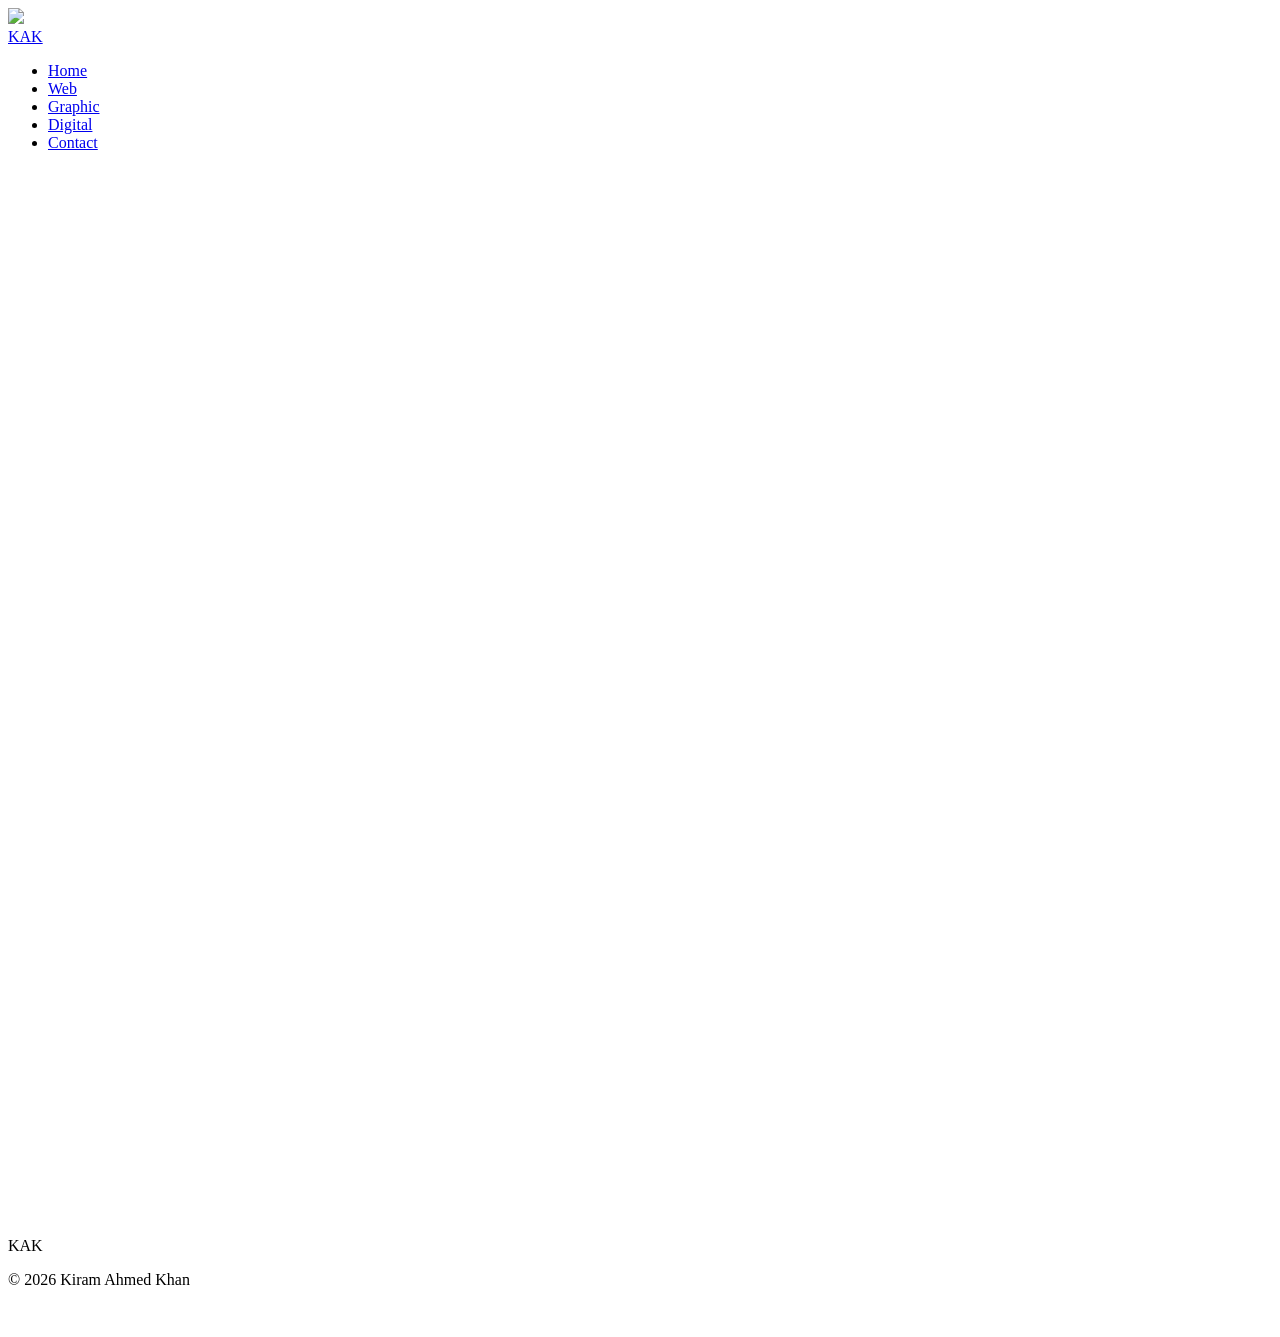
==== about.html @ 32bd8be2 "All files uploaded" ====
<!DOCTYPE html>
<html lang="en">
<head>
<meta charset="UTF-8"><meta name="viewport" content="width=device-width,initial-scale=1">
<title>Kiram Ahmed Khan — Profile</title>
<link rel="stylesheet" href="https://unpkg.com/aos@2.3.1/dist/aos.css">
<link rel="stylesheet" href="css/style.css">
</head>
<body>
<div id="loader"><img src="https://novellum-filestore-mcp.s3.us-east-2.amazonaws.com/atxp:atxp_acct_FDlCkozN8qN9w3UpNz4QE/4c038ba8-d826-4a85-8704-aecbf3a1f74d.png"><div class="loader-bar"><span></span></div></div>
<div id="progress"></div><div class="cursor-dot"></div><div class="cursor-ring"></div>

<nav>
  <a href="index.html" class="logo">KAK</a>
  <div class="burger"><span></span><span></span><span></span></div>
  <ul>
    <li><a href="index.html">Home</a></li>
    <li><a href="web-design.html">Web</a></li>
    <li><a href="graphic-design.html">Graphic</a></li>
    <li><a href="digital-creation.html">Digital</a></li>
    <li><a href="contact.html">Contact</a></li>
  </ul>
</nav>

<!-- HALF-SCREEN BANNER -->
<header class="page-banner profile-banner">
  <div class="banner-glass" data-aos="zoom-in"><h1>Kiram Ahmed Khan</h1></div>
</header>

<section class="container profile-body" style="margin-inline:auto">
  <p data-aos="fade-up">Front-End Web Developer • Creative Designer • Digital Builder based in
  Bangladesh 🇧🇩. I build modern, performant web experiences and craft visual identities
  for brands, clubs and startups — blending clean code with bold design and AI-driven creativity.</p>

  <!-- TIMELINE -->
  <h2 data-aos="fade-up"><span>Club Journey</span></h2>
  <div class="timeline">
    <div class="tl-item" data-aos="fade-up">
      <div class="date">JUNE 2025</div>
      <h4>Batch Ambassador</h4>
      <span>AUST Innovation & Design Club (AUST IDC)</span>
    </div>
    <div class="tl-item" data-aos="fade-up">
      <div class="date">DECEMBER 2025</div>
      <h4>Junior Executive</h4>
      <span>Promoted at AUST IDC</span>
    </div>
    <div class="tl-item" data-aos="fade-up">
      <div class="date">FEBRUARY 2026</div>
      <h4>Sub Executive — Core Team</h4>
      <span>AUST IDC Core Team</span>
    </div>
  </div>

  <!-- EDUCATION -->
  <h2 data-aos="fade-up"><span>Education</span></h2>
  <div class="edu-card" data-aos="fade-up">
    <h4>Ahsanullah University of Science & Technology (AUST)</h4>
    <span>B.Sc. in Textile Engineering — Dept. of Textile Engineering</span>
  </div>
  <div class="edu-card" data-aos="fade-up">
    <h4>College</h4>
    <span>Higher Secondary Certificate (HSC) — add your college name here</span>
  </div>
</section>

<footer>
  <div class="container"><div class="logo">KAK</div><p class="copy">© 2026 Kiram Ahmed Khan</p></div>
</footer>

<script src="https://unpkg.com/aos@2.3.1/dist/aos.js"></script>
<script src="https://cdnjs.cloudflare.com/ajax/libs/gsap/3.12.5/gsap.min.js"></script>
<script src="js/main.js"></script>
<script>document.querySelector('.profile-banner').style.height='50vh';</script>
</body>
</html>
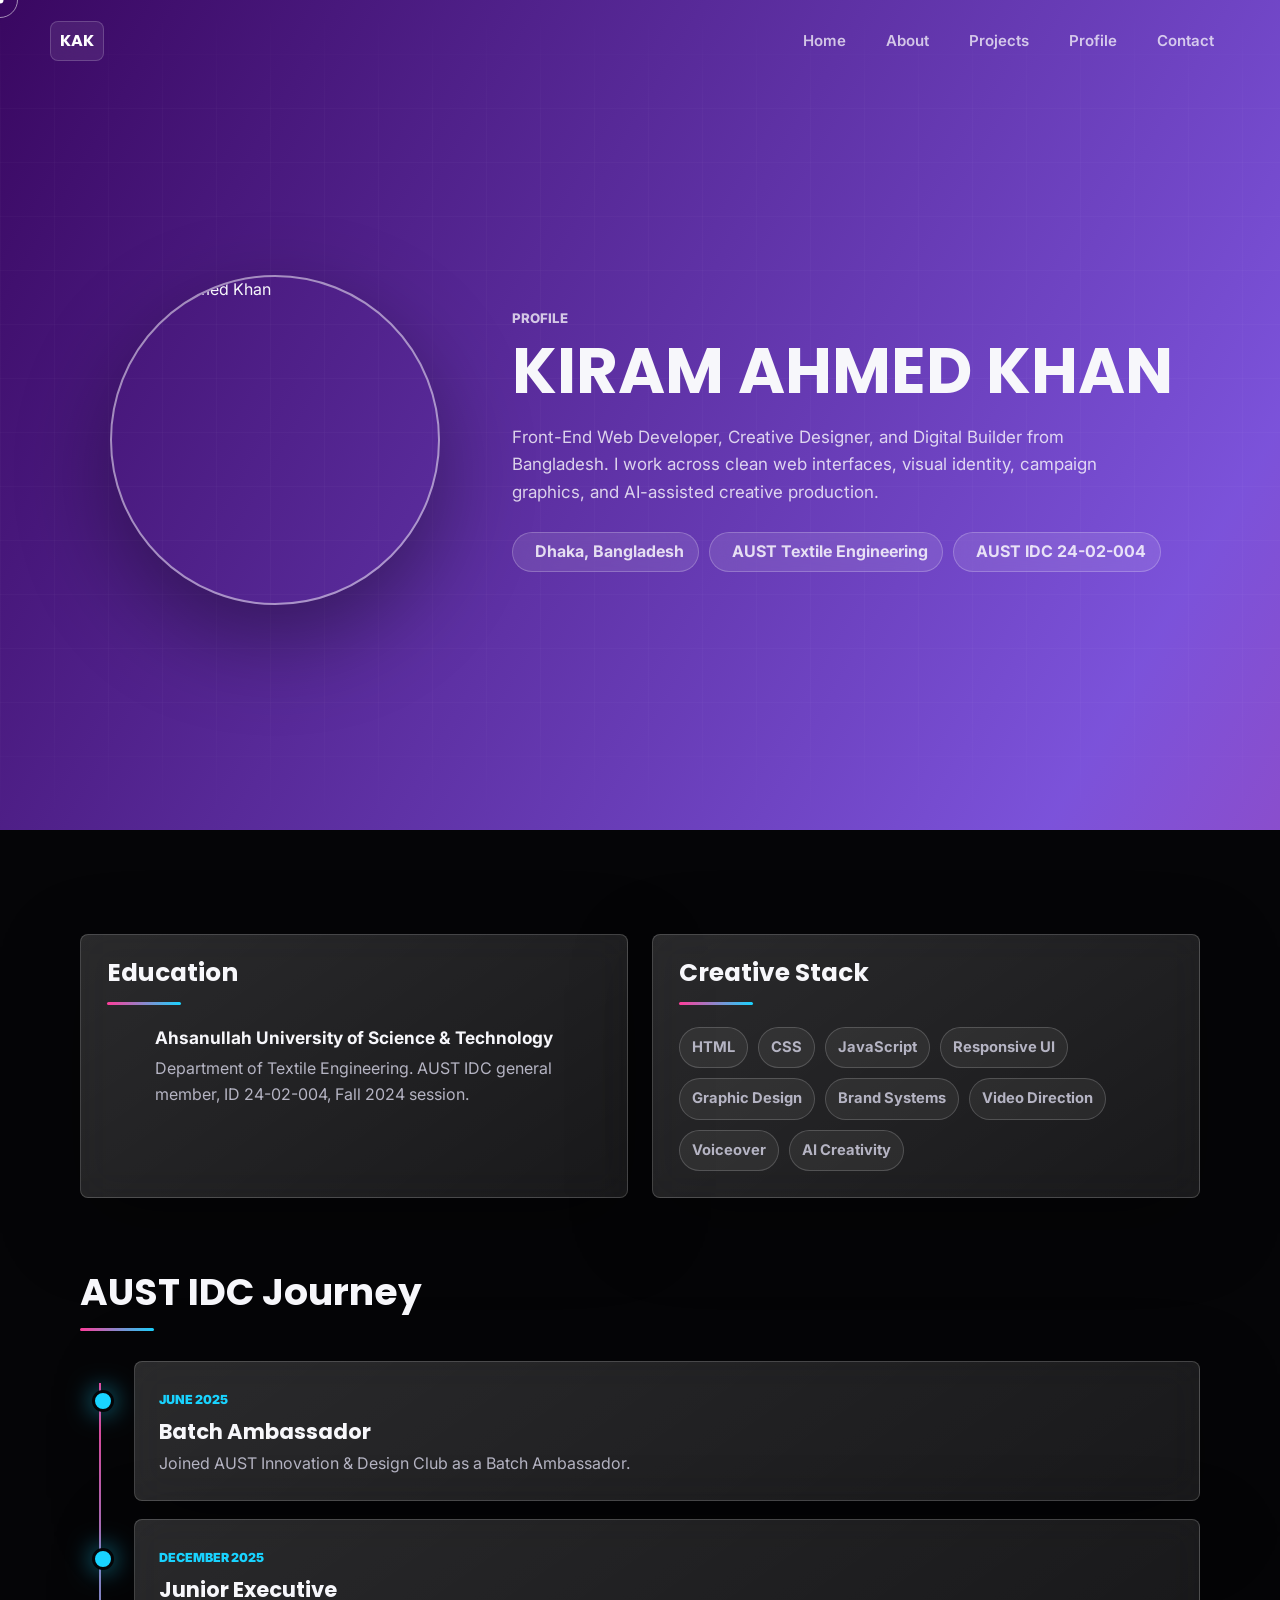
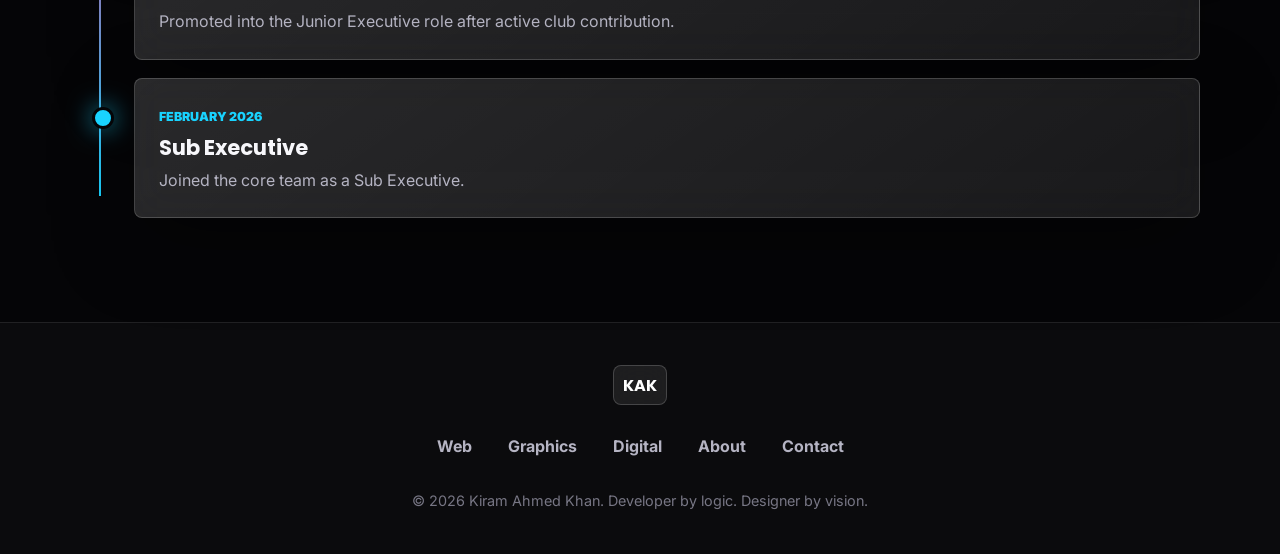
==== commit 20a9d761: "All bugs solved." ====
--- a/about.html
+++ b/about.html
@@ -1,76 +1,124 @@
-<!DOCTYPE html>
+<!doctype html>
 <html lang="en">
 <head>
-<meta charset="UTF-8"><meta name="viewport" content="width=device-width,initial-scale=1">
-<title>Kiram Ahmed Khan — Profile</title>
-<link rel="stylesheet" href="https://unpkg.com/aos@2.3.1/dist/aos.css">
-<link rel="stylesheet" href="css/style.css">
+  <meta charset="utf-8">
+  <meta name="viewport" content="width=device-width, initial-scale=1">
+  <meta name="description" content="Profile of Kiram Ahmed Khan.">
+  <title>Kiram Ahmed Khan | Profile</title>
+  <link rel="preconnect" href="https://fonts.googleapis.com">
+  <link rel="preconnect" href="https://fonts.gstatic.com" crossorigin>
+  <link rel="preconnect" href="https://api.fontshare.com">
+  <link href="https://fonts.googleapis.com/css2?family=Inter:wght@400;500;600;700;800&family=Poppins:wght@500;600;700;800&display=swap" rel="stylesheet">
+  <link href="https://api.fontshare.com/v2/css?f[]=satoshi@400,500,700&f[]=clash-display@500,600,700&display=swap" rel="stylesheet">
+  <link rel="stylesheet" href="style.css">
+  <script defer src="https://unpkg.com/lucide@latest/dist/umd/lucide.min.js"></script>
+  <script defer src="https://cdnjs.cloudflare.com/ajax/libs/gsap/3.12.5/gsap.min.js"></script>
+  <script defer src="https://cdnjs.cloudflare.com/ajax/libs/gsap/3.12.5/ScrollTrigger.min.js"></script>
+  <script defer src="main.js"></script>
 </head>
 <body>
-<div id="loader"><img src="https://novellum-filestore-mcp.s3.us-east-2.amazonaws.com/atxp:atxp_acct_FDlCkozN8qN9w3UpNz4QE/4c038ba8-d826-4a85-8704-aecbf3a1f74d.png"><div class="loader-bar"><span></span></div></div>
-<div id="progress"></div><div class="cursor-dot"></div><div class="cursor-ring"></div>
+  <div class="site-loader" id="site-loader" aria-label="Loading"><div class="loader-logo">KAK</div><div class="loader-line"><span></span></div></div>
+  <div class="scroll-progress" id="scroll-progress"></div>
+  <div class="cursor-dot" aria-hidden="true"></div>
+  <div class="cursor-ring" aria-hidden="true"></div>
 
-<nav>
-  <a href="index.html" class="logo">KAK</a>
-  <div class="burger"><span></span><span></span><span></span></div>
-  <ul>
-    <li><a href="index.html">Home</a></li>
-    <li><a href="web-design.html">Web</a></li>
-    <li><a href="graphic-design.html">Graphic</a></li>
-    <li><a href="digital-creation.html">Digital</a></li>
-    <li><a href="contact.html">Contact</a></li>
-  </ul>
-</nav>
+  <header class="site-header" data-site-header>
+    <a class="brand-mark" href="index.html" aria-label="Kiram Ahmed Khan home">KAK</a>
+    <button class="nav-toggle" type="button" aria-expanded="false" aria-controls="site-nav" aria-label="Open menu"><i data-lucide="menu"></i></button>
+    <nav class="site-nav" id="site-nav" aria-label="Primary navigation">
+      <a href="index.html">Home</a>
+      <a href="index.html#about">About</a>
+      <a href="index.html#projects">Projects</a>
+      <a href="about.html">Profile</a>
+      <a href="contact.html">Contact</a>
+    </nav>
+  </header>
 
-<!-- HALF-SCREEN BANNER -->
-<header class="page-banner profile-banner">
-  <div class="banner-glass" data-aos="zoom-in"><h1>Kiram Ahmed Khan</h1></div>
-</header>
+  <main>
+    <section class="profile-hero animated-field">
+      <div class="profile-layout">
+        <figure class="profile-image reveal-up">
+          <img src="https://i.imgur.com/lMML9rz.jpeg" alt="Kiram Ahmed Khan">
+        </figure>
+        <div class="profile-copy reveal-up">
+          <p class="eyebrow">Profile</p>
+          <h1>KIRAM AHMED KHAN</h1>
+          <p>Front-End Web Developer, Creative Designer, and Digital Builder from Bangladesh. I work across clean web interfaces, visual identity, campaign graphics, and AI-assisted creative production.</p>
+          <div class="profile-tags" aria-label="Profile highlights">
+            <span><i data-lucide="map-pin"></i>Dhaka, Bangladesh</span>
+            <span><i data-lucide="graduation-cap"></i>AUST Textile Engineering</span>
+            <span><i data-lucide="badge-check"></i>AUST IDC 24-02-004</span>
+          </div>
+        </div>
+      </div>
+    </section>
 
-<section class="container profile-body" style="margin-inline:auto">
-  <p data-aos="fade-up">Front-End Web Developer • Creative Designer • Digital Builder based in
-  Bangladesh 🇧🇩. I build modern, performant web experiences and craft visual identities
-  for brands, clubs and startups — blending clean code with bold design and AI-driven creativity.</p>
+    <section class="profile-details section-pad">
+      <div class="content-wrap split-wrap">
+        <div class="profile-panel reveal-up">
+          <div class="section-label">Education</div>
+          <div class="info-list">
+            <div class="info-row">
+              <i data-lucide="landmark"></i>
+              <div>
+                <h2>Ahsanullah University of Science &amp; Technology</h2>
+                <p>Department of Textile Engineering. AUST IDC general member, ID 24-02-004, Fall 2024 session.</p>
+              </div>
+            </div>
+          </div>
+        </div>
 
-  <!-- TIMELINE -->
-  <h2 data-aos="fade-up"><span>Club Journey</span></h2>
-  <div class="timeline">
-    <div class="tl-item" data-aos="fade-up">
-      <div class="date">JUNE 2025</div>
-      <h4>Batch Ambassador</h4>
-      <span>AUST Innovation & Design Club (AUST IDC)</span>
+        <div class="profile-panel reveal-up">
+          <div class="section-label">Creative Stack</div>
+          <div class="skill-cloud">
+            <span>HTML</span>
+            <span>CSS</span>
+            <span>JavaScript</span>
+            <span>Responsive UI</span>
+            <span>Graphic Design</span>
+            <span>Brand Systems</span>
+            <span>Video Direction</span>
+            <span>Voiceover</span>
+            <span>AI Creativity</span>
+          </div>
+        </div>
+      </div>
+
+      <div class="content-wrap">
+        <div class="section-label reveal-up">AUST IDC Journey</div>
+        <div class="timeline">
+          <article class="timeline-item reveal-up">
+            <time>June 2025</time>
+            <h2>Batch Ambassador</h2>
+            <p>Joined AUST Innovation &amp; Design Club as a Batch Ambassador.</p>
+          </article>
+          <article class="timeline-item reveal-up">
+            <time>December 2025</time>
+            <h2>Junior Executive</h2>
+            <p>Promoted into the Junior Executive role after active club contribution.</p>
+          </article>
+          <article class="timeline-item reveal-up">
+            <time>February 2026</time>
+            <h2>Sub Executive</h2>
+            <p>Joined the core team as a Sub Executive.</p>
+          </article>
+        </div>
+      </div>
+    </section>
+  </main>
+
+  <footer class="site-footer">
+    <div class="footer-inner">
+      <a class="brand-mark" href="index.html">KAK</a>
+      <nav aria-label="Footer navigation">
+        <a href="web.html">Web</a>
+        <a href="graph.html">Graphics</a>
+        <a href="digit.html">Digital</a>
+        <a href="about.html">About</a>
+        <a href="contact.html">Contact</a>
+      </nav>
+      <p>&copy; 2026 Kiram Ahmed Khan. Developer by logic. Designer by vision.</p>
     </div>
-    <div class="tl-item" data-aos="fade-up">
-      <div class="date">DECEMBER 2025</div>
-      <h4>Junior Executive</h4>
-      <span>Promoted at AUST IDC</span>
-    </div>
-    <div class="tl-item" data-aos="fade-up">
-      <div class="date">FEBRUARY 2026</div>
-      <h4>Sub Executive — Core Team</h4>
-      <span>AUST IDC Core Team</span>
-    </div>
-  </div>
-
-  <!-- EDUCATION -->
-  <h2 data-aos="fade-up"><span>Education</span></h2>
-  <div class="edu-card" data-aos="fade-up">
-    <h4>Ahsanullah University of Science & Technology (AUST)</h4>
-    <span>B.Sc. in Textile Engineering — Dept. of Textile Engineering</span>
-  </div>
-  <div class="edu-card" data-aos="fade-up">
-    <h4>College</h4>
-    <span>Higher Secondary Certificate (HSC) — add your college name here</span>
-  </div>
-</section>
-
-<footer>
-  <div class="container"><div class="logo">KAK</div><p class="copy">© 2026 Kiram Ahmed Khan</p></div>
-</footer>
-
-<script src="https://unpkg.com/aos@2.3.1/dist/aos.js"></script>
-<script src="https://cdnjs.cloudflare.com/ajax/libs/gsap/3.12.5/gsap.min.js"></script>
-<script src="js/main.js"></script>
-<script>document.querySelector('.profile-banner').style.height='50vh';</script>
+  </footer>
 </body>
-</html>+</html>
--- a/style.css
+++ b/style.css
@@ -0,0 +1,1374 @@
+:root {
+  --bg: #050507;
+  --bg-2: #0c0c10;
+  --panel: rgba(255, 255, 255, 0.07);
+  --panel-strong: rgba(255, 255, 255, 0.12);
+  --line: rgba(255, 255, 255, 0.18);
+  --line-soft: rgba(255, 255, 255, 0.09);
+  --text: #f7f7fb;
+  --muted: #b5b4c3;
+  --dim: #777684;
+  --violet: #8b5cf6;
+  --deep-violet: #3b0764;
+  --pink: #ff3d9a;
+  --cyan: #19d3ff;
+  --green: #006a4e;
+  --red: #f42a41;
+  --shadow: 0 24px 80px rgba(0, 0, 0, 0.34);
+  --font-main: "Satoshi", "Inter", system-ui, sans-serif;
+  --font-display: "Clash Display", "Poppins", system-ui, sans-serif;
+  --font-body: "Inter", system-ui, sans-serif;
+}
+
+* {
+  box-sizing: border-box;
+}
+
+html {
+  scroll-behavior: smooth;
+}
+
+body {
+  margin: 0;
+  color: var(--text);
+  background:
+    linear-gradient(180deg, rgba(255, 61, 154, 0.05), transparent 28rem),
+    radial-gradient(120% 80% at 50% 0%, rgba(25, 211, 255, 0.08), transparent 46%),
+    var(--bg);
+  font-family: var(--font-main);
+  font-size: 16px;
+  line-height: 1.6;
+  letter-spacing: 0;
+  overflow-x: hidden;
+}
+
+body.nav-open,
+body.loading {
+  overflow: hidden;
+}
+
+@media (pointer: fine) {
+  body {
+    cursor: none;
+  }
+}
+
+img,
+iframe {
+  display: block;
+  max-width: 100%;
+}
+
+a {
+  color: inherit;
+  text-decoration: none;
+}
+
+button,
+a {
+  font: inherit;
+}
+
+.sr-only {
+  position: absolute;
+  width: 1px;
+  height: 1px;
+  padding: 0;
+  margin: -1px;
+  overflow: hidden;
+  clip: rect(0, 0, 0, 0);
+  white-space: nowrap;
+  border: 0;
+}
+
+.content-wrap {
+  width: min(1120px, calc(100% - 40px));
+  margin: 0 auto;
+}
+
+.content-wrap.compact {
+  width: min(900px, calc(100% - 40px));
+}
+
+.section-pad {
+  padding: 104px 0;
+}
+
+.section-label {
+  margin-bottom: 30px;
+  font-family: var(--font-display);
+  font-size: 2.35rem;
+  font-weight: 700;
+  line-height: 1;
+  letter-spacing: 0;
+  overflow-wrap: anywhere;
+}
+
+.section-label::after {
+  content: "";
+  display: block;
+  width: 74px;
+  height: 3px;
+  margin-top: 16px;
+  border-radius: 999px;
+  background: linear-gradient(90deg, var(--pink), var(--cyan));
+}
+
+.site-loader {
+  position: fixed;
+  inset: 0;
+  z-index: 10000;
+  display: grid;
+  place-items: center;
+  gap: 18px;
+  align-content: center;
+  background: var(--bg);
+  transition: opacity 480ms ease, visibility 480ms ease;
+}
+
+.site-loader.is-hidden {
+  opacity: 0;
+  visibility: hidden;
+}
+
+.loader-logo {
+  display: grid;
+  width: 92px;
+  height: 92px;
+  place-items: center;
+  border: 1px solid var(--line);
+  border-radius: 8px;
+  background: rgba(255, 255, 255, 0.08);
+  color: var(--text);
+  font-family: var(--font-display);
+  font-size: 1.55rem;
+  font-weight: 700;
+  letter-spacing: 0;
+  box-shadow: var(--shadow);
+  backdrop-filter: blur(18px);
+  animation: loaderPulse 1400ms ease-in-out infinite;
+}
+
+.loader-line {
+  width: 170px;
+  height: 3px;
+  overflow: hidden;
+  border-radius: 999px;
+  background: rgba(255, 255, 255, 0.13);
+}
+
+.loader-line span {
+  display: block;
+  width: 46%;
+  height: 100%;
+  border-radius: inherit;
+  background: linear-gradient(90deg, var(--violet), var(--pink), var(--cyan));
+  animation: loaderRun 1100ms ease-in-out infinite;
+}
+
+@keyframes loaderPulse {
+  50% {
+    transform: translateY(-4px);
+    background: rgba(255, 255, 255, 0.12);
+  }
+}
+
+@keyframes loaderRun {
+  0% {
+    transform: translateX(-110%);
+  }
+  100% {
+    transform: translateX(250%);
+  }
+}
+
+.scroll-progress {
+  position: fixed;
+  inset: 0 auto auto 0;
+  z-index: 9000;
+  width: 0;
+  height: 3px;
+  background: linear-gradient(90deg, var(--pink), var(--cyan), #ffffff);
+  box-shadow: 0 0 18px rgba(255, 61, 154, 0.6);
+}
+
+.cursor-dot,
+.cursor-ring {
+  position: fixed;
+  top: 0;
+  left: 0;
+  z-index: 9999;
+  pointer-events: none;
+  border-radius: 50%;
+  transform: translate(-50%, -50%);
+}
+
+.cursor-dot {
+  width: 7px;
+  height: 7px;
+  background: #ffffff;
+}
+
+.cursor-ring {
+  width: 36px;
+  height: 36px;
+  border: 1px solid rgba(255, 255, 255, 0.54);
+  transition: width 180ms ease, height 180ms ease, background 180ms ease, border-color 180ms ease;
+}
+
+.cursor-ring.is-hovering {
+  width: 58px;
+  height: 58px;
+  border-color: rgba(25, 211, 255, 0.86);
+  background: rgba(255, 255, 255, 0.08);
+}
+
+@media (pointer: coarse) {
+  .cursor-dot,
+  .cursor-ring {
+    display: none;
+  }
+}
+
+.site-header {
+  position: fixed;
+  top: 0;
+  left: 0;
+  z-index: 8500;
+  display: flex;
+  width: 100%;
+  align-items: center;
+  justify-content: space-between;
+  padding: 20px max(22px, calc((100vw - 1180px) / 2));
+  transition: background 220ms ease, border-color 220ms ease, backdrop-filter 220ms ease;
+}
+
+.site-header.is-scrolled,
+.site-header.is-open {
+  border-bottom: 1px solid var(--line-soft);
+  background: rgba(5, 5, 7, 0.76);
+  backdrop-filter: blur(18px);
+}
+
+.brand-mark {
+  display: inline-grid;
+  min-width: 54px;
+  min-height: 40px;
+  place-items: center;
+  border: 1px solid var(--line);
+  border-radius: 8px;
+  background: rgba(255, 255, 255, 0.08);
+  color: #ffffff;
+  font-family: var(--font-display);
+  font-weight: 700;
+  letter-spacing: 0;
+  backdrop-filter: blur(14px);
+}
+
+.site-nav {
+  display: flex;
+  align-items: center;
+  gap: 8px;
+}
+
+.site-nav a {
+  display: inline-flex;
+  min-height: 42px;
+  align-items: center;
+  justify-content: center;
+  border-radius: 999px;
+  padding: 0 16px;
+  color: rgba(255, 255, 255, 0.72);
+  font-size: 0.94rem;
+  font-weight: 600;
+  transition: color 180ms ease, background 180ms ease;
+}
+
+.site-nav a:hover,
+.site-nav a:focus-visible {
+  color: #ffffff;
+  background: rgba(255, 255, 255, 0.08);
+}
+
+.nav-toggle {
+  position: fixed;
+  top: 20px;
+  right: auto;
+  left: 84px;
+  z-index: 8600;
+  display: grid;
+  width: 44px;
+  height: 44px;
+  place-items: center;
+  border: 1px solid rgba(255, 255, 255, 0.32);
+  border-radius: 8px;
+  background: rgba(255, 255, 255, 0.14);
+  color: #ffffff;
+  box-shadow: 0 12px 36px rgba(0, 0, 0, 0.24);
+}
+
+@media (min-width: 981px) {
+  .nav-toggle {
+    display: none;
+  }
+}
+
+.hero-section {
+  position: relative;
+  min-height: calc(100svh - 34px);
+  overflow: hidden;
+  isolation: isolate;
+}
+
+.hero-media,
+.hero-shade {
+  position: absolute;
+  inset: 0;
+  z-index: -2;
+}
+
+.hero-media img {
+  width: 100%;
+  height: 100%;
+  object-fit: cover;
+  object-position: center;
+  transform: scale(1.02);
+}
+
+.hero-shade {
+  z-index: -1;
+  background:
+    linear-gradient(180deg, rgba(5, 5, 7, 0.78), rgba(5, 5, 7, 0.12) 46%, rgba(5, 5, 7, 0.88)),
+    linear-gradient(90deg, rgba(5, 5, 7, 0.6), transparent 40%, rgba(5, 5, 7, 0.35));
+}
+
+.hero-identity {
+  position: absolute;
+  top: 92px;
+  left: max(22px, calc((100vw - 1180px) / 2));
+}
+
+.hero-identity h1 {
+  margin: 0;
+  font-family: var(--font-main);
+  font-size: 1rem;
+  font-weight: 700;
+  line-height: 1.25;
+  letter-spacing: 0;
+}
+
+.hero-identity p {
+  display: flex;
+  margin: 8px 0 0;
+  align-items: center;
+  gap: 9px;
+  color: rgba(255, 255, 255, 0.74);
+  font-size: 0.92rem;
+  line-height: 1;
+}
+
+.flag-bd {
+  position: relative;
+  display: inline-block;
+  width: 24px;
+  height: 15px;
+  overflow: hidden;
+  border-radius: 2px;
+  background: var(--green);
+  box-shadow: 0 0 0 1px rgba(255, 255, 255, 0.22);
+}
+
+.flag-bd span {
+  position: absolute;
+  top: 50%;
+  left: 45%;
+  width: 9px;
+  height: 9px;
+  border-radius: 50%;
+  background: var(--red);
+  transform: translate(-50%, -50%);
+}
+
+.hero-copy {
+  position: absolute;
+  right: max(22px, calc((100vw - 1180px) / 2));
+  bottom: 72px;
+  left: max(22px, calc((100vw - 1180px) / 2));
+  display: grid;
+  justify-items: center;
+  text-align: center;
+}
+
+.role-rotator {
+  min-height: 38px;
+  margin: 0;
+  font-family: var(--font-display);
+  font-size: 1.85rem;
+  font-weight: 700;
+  line-height: 1.15;
+  letter-spacing: 0;
+  text-wrap: balance;
+  overflow-wrap: anywhere;
+}
+
+.role-rotator span {
+  background: linear-gradient(90deg, #ffffff, var(--cyan), var(--pink));
+  -webkit-background-clip: text;
+  background-clip: text;
+  color: transparent;
+}
+
+.hero-line {
+  margin: 12px 0 24px;
+  color: rgba(255, 255, 255, 0.76);
+  font-family: var(--font-body);
+  font-size: 1.06rem;
+}
+
+.hero-button {
+  display: inline-flex;
+  min-height: 52px;
+  align-items: center;
+  justify-content: center;
+  border-radius: 999px;
+  padding: 0 38px;
+  background: #ffffff;
+  color: #08080a;
+  font-weight: 800;
+  letter-spacing: 0;
+  box-shadow: 0 18px 44px rgba(0, 0, 0, 0.28);
+  transition: transform 180ms ease, box-shadow 180ms ease;
+}
+
+.hero-button:hover,
+.hero-button:focus-visible {
+  transform: translateY(-3px);
+  box-shadow: 0 22px 54px rgba(255, 255, 255, 0.18);
+}
+
+.scroll-cue {
+  position: absolute;
+  right: max(22px, calc((100vw - 1180px) / 2));
+  bottom: 26px;
+  display: grid;
+  width: 46px;
+  height: 46px;
+  place-items: center;
+  border: 1px solid rgba(255, 255, 255, 0.22);
+  border-radius: 999px;
+  background: rgba(255, 255, 255, 0.07);
+  color: rgba(255, 255, 255, 0.64);
+  backdrop-filter: blur(14px);
+  animation: cueFloat 1500ms ease-in-out infinite;
+}
+
+@keyframes cueFloat {
+  50% {
+    transform: translateY(8px);
+  }
+}
+
+.about-section {
+  background: linear-gradient(180deg, rgba(255, 255, 255, 0.025), transparent);
+}
+
+.about-layout {
+  display: grid;
+  grid-template-columns: minmax(0, 1fr) 380px;
+  gap: 64px;
+  align-items: center;
+}
+
+.about-copy p {
+  max-width: 680px;
+  margin: 0 0 30px;
+  color: var(--muted);
+  font-size: 1.1rem;
+  line-height: 1.95;
+}
+
+.about-portrait {
+  position: relative;
+  justify-self: end;
+  width: min(100%, 360px);
+}
+
+.about-portrait::before {
+  content: "";
+  position: absolute;
+  inset: -13px;
+  z-index: -1;
+  border-radius: 28px;
+  background: conic-gradient(from 140deg, var(--pink), var(--cyan), #ffffff, var(--violet), var(--pink));
+  filter: blur(18px);
+  opacity: 0.55;
+}
+
+.about-portrait img {
+  width: 100%;
+  aspect-ratio: 4 / 5;
+  object-fit: cover;
+  border: 1px solid var(--line);
+  border-radius: 24px;
+  box-shadow: var(--shadow);
+}
+
+.liquid-button {
+  position: relative;
+  display: inline-flex;
+  min-height: 48px;
+  align-items: center;
+  justify-content: center;
+  gap: 10px;
+  overflow: hidden;
+  border: 1px solid var(--line);
+  border-radius: 999px;
+  padding: 0 22px;
+  background:
+    linear-gradient(120deg, rgba(255, 255, 255, 0.13), rgba(255, 255, 255, 0.045)),
+    rgba(255, 255, 255, 0.06);
+  color: #ffffff;
+  font-weight: 700;
+  box-shadow: inset 0 1px 0 rgba(255, 255, 255, 0.18);
+  backdrop-filter: blur(16px);
+  transition: transform 180ms ease, border-color 180ms ease, background 180ms ease;
+}
+
+.liquid-button::before {
+  content: "";
+  position: absolute;
+  inset: -80% auto -80% -40%;
+  width: 46%;
+  background: linear-gradient(90deg, transparent, rgba(255, 255, 255, 0.5), transparent);
+  transform: rotate(18deg);
+  transition: left 520ms ease;
+}
+
+.liquid-button:hover,
+.liquid-button:focus-visible {
+  transform: translateY(-3px);
+  border-color: rgba(25, 211, 255, 0.46);
+  background: rgba(255, 255, 255, 0.11);
+}
+
+.liquid-button:hover::before,
+.liquid-button:focus-visible::before {
+  left: 108%;
+}
+
+.liquid-button svg {
+  width: 18px;
+  height: 18px;
+}
+
+.liquid-button.is-disabled {
+  opacity: 0.72;
+}
+
+.project-portal {
+  position: relative;
+  overflow: hidden;
+  padding: 108px max(20px, calc((100vw - 1120px) / 2));
+  background:
+    linear-gradient(115deg, rgba(59, 7, 100, 0.96), rgba(139, 92, 246, 0.9), rgba(255, 61, 154, 0.85), rgba(25, 211, 255, 0.82));
+  background-size: 260% 260%;
+  animation: fieldShift 12000ms ease-in-out infinite;
+}
+
+.project-portal::after,
+.animated-field::after {
+  content: "";
+  position: absolute;
+  inset: 0;
+  pointer-events: none;
+  background-image:
+    linear-gradient(rgba(255, 255, 255, 0.07) 1px, transparent 1px),
+    linear-gradient(90deg, rgba(255, 255, 255, 0.07) 1px, transparent 1px);
+  background-size: 54px 54px;
+  mask-image: linear-gradient(180deg, transparent, black 14%, black 86%, transparent);
+  opacity: 0.32;
+}
+
+@keyframes fieldShift {
+  0%,
+  100% {
+    background-position: 0% 50%;
+  }
+  50% {
+    background-position: 100% 50%;
+  }
+}
+
+.portal-flow {
+  position: relative;
+  z-index: 1;
+  display: grid;
+  grid-template-columns: repeat(3, minmax(0, 1fr));
+  gap: 24px;
+}
+
+.portal-card {
+  display: grid;
+  min-height: 390px;
+  align-content: center;
+  justify-items: center;
+  gap: 18px;
+  border: 1px solid rgba(255, 255, 255, 0.28);
+  border-radius: 8px;
+  padding: 34px;
+  background: rgba(255, 255, 255, 0.12);
+  text-align: center;
+  box-shadow: var(--shadow);
+  backdrop-filter: blur(20px);
+  transition: transform 220ms ease, background 220ms ease, border-color 220ms ease;
+}
+
+.portal-card:hover,
+.portal-card:focus-visible {
+  transform: translateY(-8px);
+  border-color: rgba(255, 255, 255, 0.55);
+  background: rgba(255, 255, 255, 0.18);
+}
+
+.portal-card svg {
+  width: 52px;
+  height: 52px;
+  color: #ffffff;
+}
+
+.portal-card span {
+  font-family: var(--font-display);
+  font-size: 1.5rem;
+  font-weight: 700;
+  line-height: 1.1;
+}
+
+.portal-card small {
+  max-width: 260px;
+  color: rgba(255, 255, 255, 0.78);
+  font-size: 0.94rem;
+}
+
+.cta-section {
+  text-align: center;
+}
+
+.cta-section .section-label::after {
+  margin-left: auto;
+  margin-right: auto;
+}
+
+.cta-actions {
+  display: flex;
+  flex-wrap: wrap;
+  justify-content: center;
+  gap: 14px;
+}
+
+.site-footer {
+  border-top: 1px solid var(--line-soft);
+  background: rgba(255, 255, 255, 0.025);
+  padding: 42px 20px;
+}
+
+.footer-inner {
+  display: grid;
+  width: min(1120px, 100%);
+  margin: 0 auto;
+  justify-items: center;
+  gap: 22px;
+  text-align: center;
+}
+
+.footer-inner nav {
+  display: flex;
+  flex-wrap: wrap;
+  justify-content: center;
+  gap: 8px;
+}
+
+.footer-inner nav a {
+  border-radius: 999px;
+  padding: 7px 14px;
+  color: var(--muted);
+  font-weight: 700;
+  transition: color 180ms ease, background 180ms ease;
+}
+
+.footer-inner nav a:hover,
+.footer-inner nav a:focus-visible {
+  color: #ffffff;
+  background: rgba(255, 255, 255, 0.08);
+}
+
+.footer-inner p {
+  margin: 0;
+  color: var(--dim);
+  font-size: 0.9rem;
+}
+
+.animated-field {
+  position: relative;
+  overflow: hidden;
+  isolation: isolate;
+  background:
+    linear-gradient(120deg, rgba(59, 7, 100, 0.96), rgba(139, 92, 246, 0.88), rgba(255, 61, 154, 0.84), rgba(25, 211, 255, 0.74)),
+    var(--bg-2);
+  background-size: 260% 260%;
+  animation: fieldShift 11000ms ease-in-out infinite;
+}
+
+.page-hero {
+  display: grid;
+  min-height: 430px;
+  place-items: center;
+  padding: 112px 20px 72px;
+}
+
+.page-title-glass {
+  position: relative;
+  z-index: 1;
+  width: min(760px, 100%);
+  border: 1px solid rgba(255, 255, 255, 0.28);
+  border-radius: 8px;
+  padding: 34px 28px;
+  background: rgba(255, 255, 255, 0.11);
+  text-align: center;
+  box-shadow: var(--shadow);
+  backdrop-filter: blur(20px);
+}
+
+.page-title-glass p,
+.eyebrow {
+  margin: 0 0 10px;
+  color: rgba(255, 255, 255, 0.74);
+  font-size: 0.83rem;
+  font-weight: 800;
+  text-transform: uppercase;
+  letter-spacing: 0;
+}
+
+.page-title-glass h1 {
+  margin: 0;
+  font-family: var(--font-display);
+  font-size: 3.35rem;
+  font-weight: 700;
+  line-height: 0.98;
+  letter-spacing: 0;
+  overflow-wrap: anywhere;
+}
+
+.work-section {
+  background:
+    linear-gradient(180deg, transparent, rgba(255, 255, 255, 0.025)),
+    var(--bg);
+}
+
+.work-grid,
+.video-grid {
+  display: grid;
+  grid-template-columns: repeat(3, minmax(0, 1fr));
+  gap: 24px;
+}
+
+.work-card,
+.video-card {
+  overflow: hidden;
+  border: 1px solid var(--line);
+  border-radius: 8px;
+  background:
+    linear-gradient(145deg, rgba(255, 255, 255, 0.1), rgba(255, 255, 255, 0.035)),
+    rgba(255, 255, 255, 0.05);
+  box-shadow: var(--shadow);
+  backdrop-filter: blur(18px);
+  transition: transform 220ms ease, border-color 220ms ease, background 220ms ease;
+}
+
+.work-card:hover,
+.work-card:focus-visible,
+.video-card:hover {
+  transform: translateY(-7px);
+  border-color: rgba(25, 211, 255, 0.42);
+  background: rgba(255, 255, 255, 0.09);
+}
+
+.work-media,
+.video-frame {
+  position: relative;
+  aspect-ratio: 16 / 9;
+  margin: 0;
+  overflow: hidden;
+  background: #111116;
+}
+
+.work-media img {
+  position: absolute;
+  inset: 0;
+  width: 100%;
+  height: 100%;
+  object-fit: cover;
+  opacity: 1;
+  transform: scale(1.001);
+  transition: opacity 420ms ease, transform 520ms ease;
+}
+
+.gallery-media img {
+  opacity: 0;
+}
+
+.gallery-media img.is-active {
+  opacity: 1;
+}
+
+.work-card:hover .work-media img {
+  transform: scale(1.05);
+}
+
+.video-frame iframe {
+  width: 100%;
+  height: 100%;
+  border: 0;
+}
+
+.work-body {
+  display: grid;
+  gap: 14px;
+  padding: 22px;
+}
+
+.work-body h2 {
+  margin: 0;
+  font-family: var(--font-display);
+  font-size: 1.18rem;
+  font-weight: 700;
+  line-height: 1.22;
+  letter-spacing: 0;
+}
+
+.work-body h2 span {
+  display: inline-flex;
+  margin-left: 6px;
+  border: 1px solid var(--line);
+  border-radius: 999px;
+  padding: 2px 8px;
+  color: var(--cyan);
+  font-family: var(--font-main);
+  font-size: 0.72rem;
+  font-weight: 800;
+  vertical-align: middle;
+}
+
+.work-body p {
+  min-height: 88px;
+  margin: 0;
+  color: var(--muted);
+  font-family: var(--font-body);
+  font-size: 0.94rem;
+}
+
+.card-link {
+  display: inline-flex;
+  align-items: center;
+  gap: 8px;
+  color: #ffffff;
+  font-weight: 800;
+}
+
+.card-link svg {
+  width: 16px;
+  height: 16px;
+}
+
+.offset-label {
+  margin-top: 84px;
+}
+
+.video-card {
+  display: flex;
+  min-height: 100%;
+  flex-direction: column;
+}
+
+.video-card .work-body {
+  flex: 1;
+  align-content: start;
+}
+
+.video-card .work-body p {
+  min-height: 112px;
+}
+
+.contact-hero {
+  min-height: 100svh;
+  padding: 130px 20px 80px;
+}
+
+.contact-layout,
+.profile-layout {
+  position: relative;
+  z-index: 1;
+  display: grid;
+  width: min(1120px, 100%);
+  min-height: 620px;
+  margin: 0 auto;
+  grid-template-columns: 0.88fr 1.12fr;
+  gap: 42px;
+  align-items: center;
+}
+
+.contact-copy h1,
+.profile-copy h1 {
+  margin: 0;
+  font-family: var(--font-display);
+  font-size: 4rem;
+  font-weight: 700;
+  line-height: 0.98;
+  letter-spacing: 0;
+  overflow-wrap: anywhere;
+}
+
+.contact-copy p:not(.eyebrow),
+.profile-copy p:not(.eyebrow) {
+  max-width: 620px;
+  margin: 22px 0 0;
+  color: rgba(255, 255, 255, 0.78);
+  font-size: 1.06rem;
+}
+
+.contact-actions {
+  display: grid;
+  gap: 14px;
+}
+
+.contact-row {
+  display: grid;
+  min-height: 84px;
+  grid-template-columns: 44px minmax(0, 0.54fr) minmax(0, 1fr);
+  align-items: center;
+  gap: 16px;
+  border: 1px solid rgba(255, 255, 255, 0.25);
+  border-radius: 8px;
+  padding: 16px;
+  background: rgba(255, 255, 255, 0.1);
+  box-shadow: var(--shadow);
+  backdrop-filter: blur(18px);
+  transition: transform 180ms ease, background 180ms ease, border-color 180ms ease;
+}
+
+.contact-row:hover,
+.contact-row:focus-visible {
+  transform: translateY(-4px);
+  border-color: rgba(255, 255, 255, 0.46);
+  background: rgba(255, 255, 255, 0.15);
+}
+
+.contact-row svg {
+  width: 24px;
+  height: 24px;
+}
+
+.contact-row span {
+  font-weight: 800;
+}
+
+.contact-row small {
+  min-width: 0;
+  color: rgba(255, 255, 255, 0.72);
+  overflow-wrap: anywhere;
+}
+
+.profile-hero {
+  min-height: 720px;
+  padding: 130px 20px 80px;
+}
+
+.profile-layout {
+  grid-template-columns: 390px minmax(0, 1fr);
+}
+
+.profile-image {
+  margin: 0;
+  justify-self: center;
+}
+
+.profile-image img {
+  width: 330px;
+  height: 330px;
+  object-fit: cover;
+  border: 2px solid rgba(255, 255, 255, 0.5);
+  border-radius: 50%;
+  box-shadow: 0 34px 92px rgba(0, 0, 0, 0.36);
+}
+
+.profile-tags {
+  display: flex;
+  flex-wrap: wrap;
+  gap: 10px;
+  margin-top: 26px;
+}
+
+.profile-tags span {
+  display: inline-flex;
+  min-height: 40px;
+  align-items: center;
+  gap: 8px;
+  border: 1px solid rgba(255, 255, 255, 0.22);
+  border-radius: 999px;
+  padding: 0 14px;
+  background: rgba(255, 255, 255, 0.1);
+  color: rgba(255, 255, 255, 0.82);
+  font-weight: 700;
+  backdrop-filter: blur(16px);
+}
+
+.profile-tags svg {
+  width: 16px;
+  height: 16px;
+}
+
+.split-wrap {
+  display: grid;
+  grid-template-columns: 1fr 1fr;
+  gap: 24px;
+  margin-bottom: 76px;
+}
+
+.profile-panel,
+.timeline-item {
+  border: 1px solid var(--line);
+  border-radius: 8px;
+  background:
+    linear-gradient(145deg, rgba(255, 255, 255, 0.1), rgba(255, 255, 255, 0.035)),
+    rgba(255, 255, 255, 0.05);
+  box-shadow: var(--shadow);
+  backdrop-filter: blur(18px);
+}
+
+.profile-panel {
+  padding: 26px;
+}
+
+.profile-panel .section-label {
+  font-size: 1.55rem;
+  margin-bottom: 22px;
+}
+
+.info-list {
+  display: grid;
+  gap: 18px;
+}
+
+.info-row {
+  display: grid;
+  grid-template-columns: 34px 1fr;
+  gap: 14px;
+}
+
+.info-row svg {
+  margin-top: 5px;
+  color: var(--cyan);
+}
+
+.info-row h2 {
+  margin: 0 0 8px;
+  font-size: 1.08rem;
+  line-height: 1.25;
+}
+
+.info-row p {
+  margin: 0;
+  color: var(--muted);
+}
+
+.skill-cloud {
+  display: flex;
+  flex-wrap: wrap;
+  gap: 10px;
+}
+
+.skill-cloud span {
+  border: 1px solid var(--line);
+  border-radius: 999px;
+  padding: 8px 12px;
+  background: rgba(255, 255, 255, 0.06);
+  color: var(--muted);
+  font-size: 0.92rem;
+  font-weight: 700;
+}
+
+.timeline {
+  position: relative;
+  display: grid;
+  gap: 18px;
+}
+
+.timeline::before {
+  content: "";
+  position: absolute;
+  top: 22px;
+  bottom: 22px;
+  left: 19px;
+  width: 2px;
+  background: linear-gradient(180deg, var(--pink), var(--cyan));
+}
+
+.timeline-item {
+  position: relative;
+  margin-left: 54px;
+  padding: 24px;
+}
+
+.timeline-item::before {
+  content: "";
+  position: absolute;
+  top: 28px;
+  left: -43px;
+  width: 16px;
+  height: 16px;
+  border: 3px solid var(--bg);
+  border-radius: 50%;
+  background: var(--cyan);
+  box-shadow: 0 0 24px rgba(25, 211, 255, 0.66);
+}
+
+.timeline-item time {
+  color: var(--cyan);
+  font-weight: 900;
+  text-transform: uppercase;
+  font-size: 0.78rem;
+}
+
+.timeline-item h2 {
+  margin: 8px 0;
+  font-family: var(--font-display);
+  font-size: 1.32rem;
+  line-height: 1.1;
+}
+
+.timeline-item p {
+  margin: 0;
+  color: var(--muted);
+}
+
+.reveal-up {
+  opacity: 0;
+  transform: translateY(22px);
+}
+
+@media (prefers-reduced-motion: reduce) {
+  *,
+  *::before,
+  *::after {
+    scroll-behavior: auto !important;
+    animation-duration: 0.001ms !important;
+    animation-iteration-count: 1 !important;
+    transition-duration: 0.001ms !important;
+  }
+
+  .reveal-up {
+    opacity: 1;
+    transform: none;
+  }
+}
+
+@media (max-width: 980px) {
+  .site-header {
+    padding: 16px 20px;
+  }
+
+  .nav-toggle {
+    display: grid;
+    position: fixed;
+    top: 16px;
+    right: auto;
+    left: 84px;
+    z-index: 8600;
+    border-color: rgba(255, 255, 255, 0.32);
+    background: rgba(255, 255, 255, 0.14);
+    box-shadow: 0 12px 36px rgba(0, 0, 0, 0.24);
+  }
+
+  .site-nav {
+    position: fixed;
+    top: 73px;
+    right: 20px;
+    left: 20px;
+    display: grid;
+    gap: 6px;
+    border: 1px solid var(--line);
+    border-radius: 8px;
+    padding: 12px;
+    background: rgba(5, 5, 7, 0.9);
+    box-shadow: var(--shadow);
+    opacity: 0;
+    pointer-events: none;
+    transform: translateY(-12px);
+    backdrop-filter: blur(20px);
+    transition: opacity 180ms ease, transform 180ms ease;
+  }
+
+  .site-nav.is-open {
+    opacity: 1;
+    pointer-events: auto;
+    transform: translateY(0);
+  }
+
+  .site-nav a {
+    justify-content: flex-start;
+    border-radius: 8px;
+    padding: 0 14px;
+  }
+
+  .hero-copy {
+    justify-items: start;
+    text-align: left;
+  }
+
+  .role-rotator {
+    font-size: 1.52rem;
+  }
+
+  .about-layout,
+  .contact-layout,
+  .profile-layout,
+  .split-wrap {
+    grid-template-columns: 1fr;
+  }
+
+  .about-portrait {
+    justify-self: start;
+    width: min(100%, 320px);
+  }
+
+  .portal-flow {
+    display: flex;
+    overflow-x: auto;
+    scroll-snap-type: x mandatory;
+    padding-bottom: 8px;
+  }
+
+  .portal-card {
+    flex: 0 0 min(82vw, 360px);
+    min-height: 340px;
+    scroll-snap-align: center;
+  }
+
+  .work-grid,
+  .video-grid {
+    grid-template-columns: minmax(0, 1fr);
+    max-width: 520px;
+    margin: 0 auto;
+  }
+
+  .work-body p,
+  .video-card .work-body p {
+    min-height: 0;
+  }
+
+  .contact-layout,
+  .profile-layout {
+    min-height: 0;
+  }
+
+  .profile-image img {
+    width: 280px;
+    height: 280px;
+  }
+}
+
+@media (max-width: 640px) {
+  body {
+    font-size: 15px;
+  }
+
+  .section-pad {
+    padding: 76px 0;
+  }
+
+  .section-label {
+    font-size: 1.86rem;
+  }
+
+  .hero-section {
+    min-height: calc(100svh - 26px);
+  }
+
+  .hero-media img {
+    object-position: center top;
+  }
+
+  .hero-identity {
+    top: 86px;
+    left: 20px;
+  }
+
+  .hero-copy {
+    right: 20px;
+    bottom: 72px;
+    left: 20px;
+  }
+
+  .role-rotator {
+    min-height: 68px;
+    font-size: 1.42rem;
+  }
+
+  .hero-line {
+    font-size: 1rem;
+  }
+
+  .scroll-cue {
+    right: 20px;
+    bottom: 20px;
+  }
+
+  .about-copy p {
+    font-size: 1rem;
+  }
+
+  .project-portal {
+    padding-top: 82px;
+    padding-bottom: 82px;
+  }
+
+  .page-title-glass h1,
+  .contact-copy h1,
+  .profile-copy h1 {
+    font-size: 2.45rem;
+  }
+
+  .page-hero {
+    min-height: 360px;
+  }
+
+  .contact-hero,
+  .profile-hero {
+    padding-top: 116px;
+  }
+
+  .contact-row {
+    grid-template-columns: 34px 1fr;
+    gap: 12px;
+  }
+
+  .contact-row small {
+    grid-column: 2;
+  }
+
+  .profile-tags span {
+    width: 100%;
+  }
+
+  .timeline::before {
+    left: 11px;
+  }
+
+  .timeline-item {
+    margin-left: 36px;
+    padding: 20px;
+  }
+
+  .timeline-item::before {
+    left: -33px;
+  }
+}
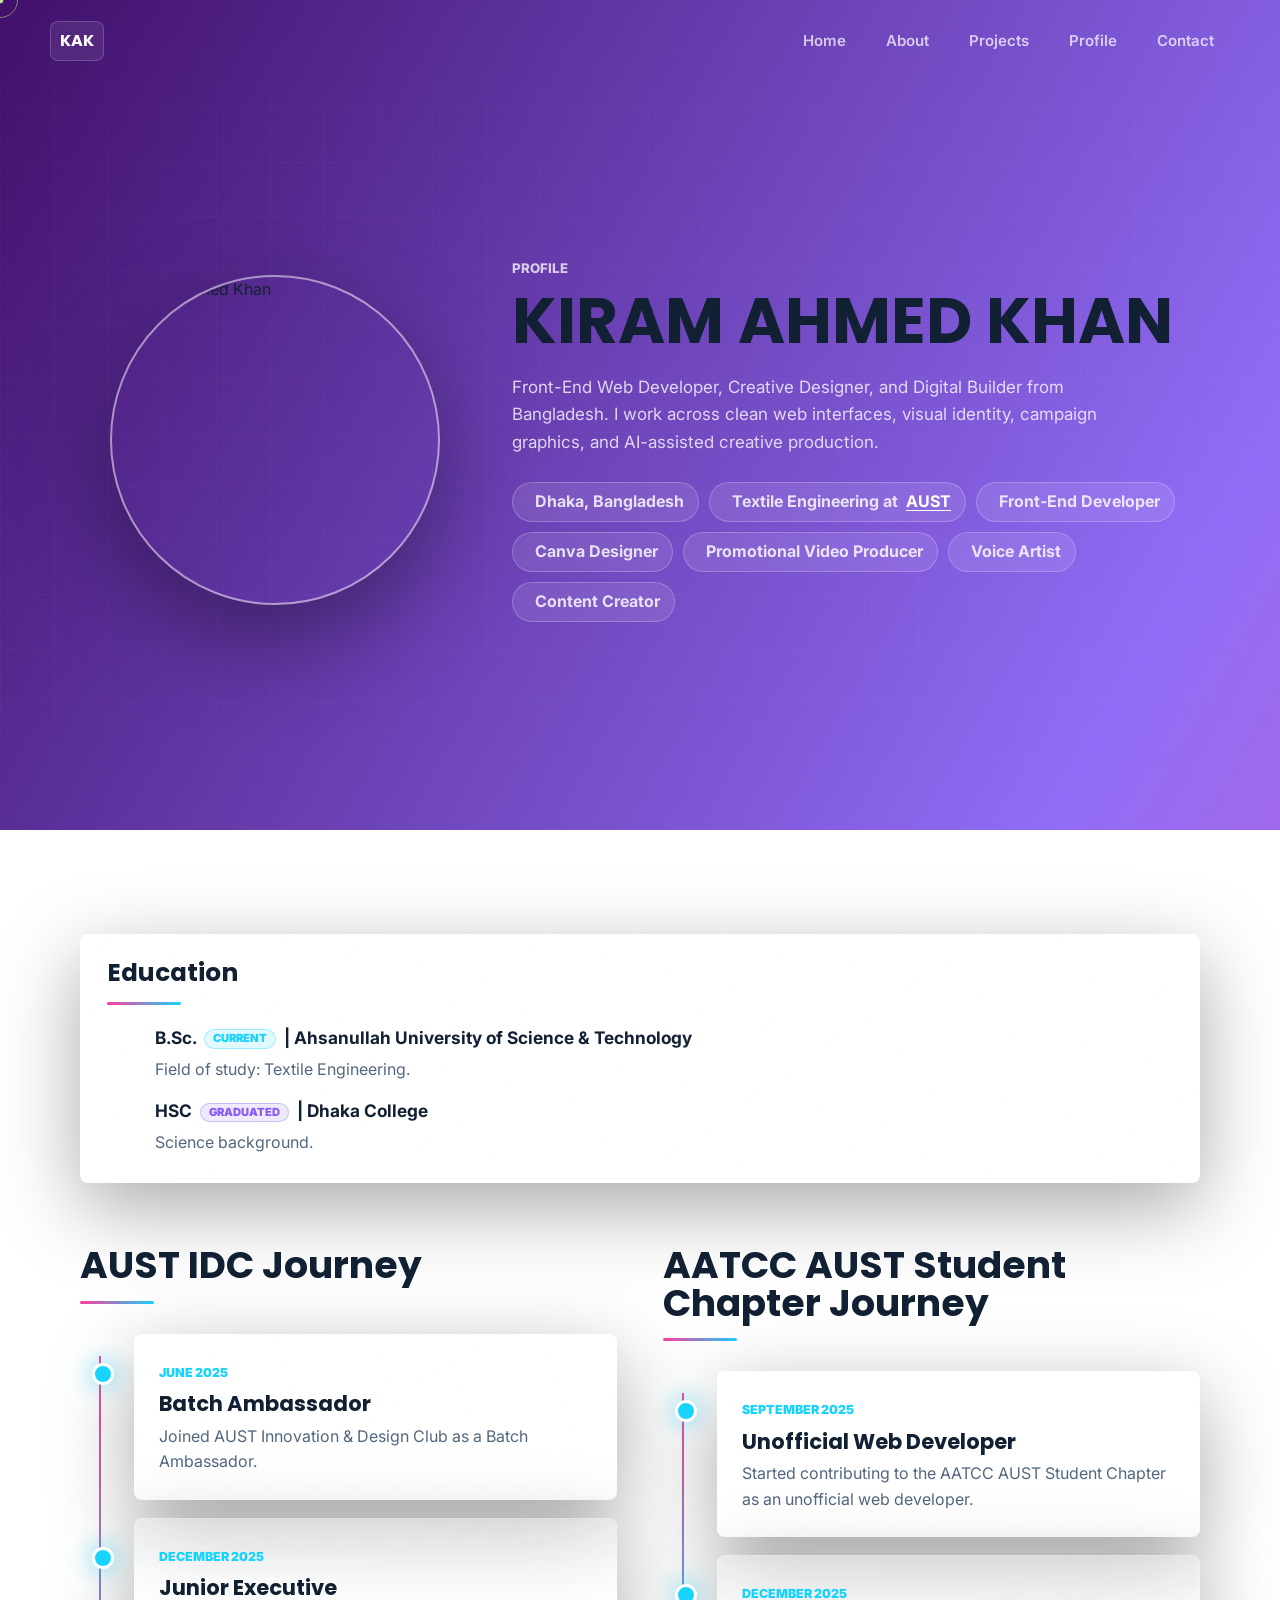
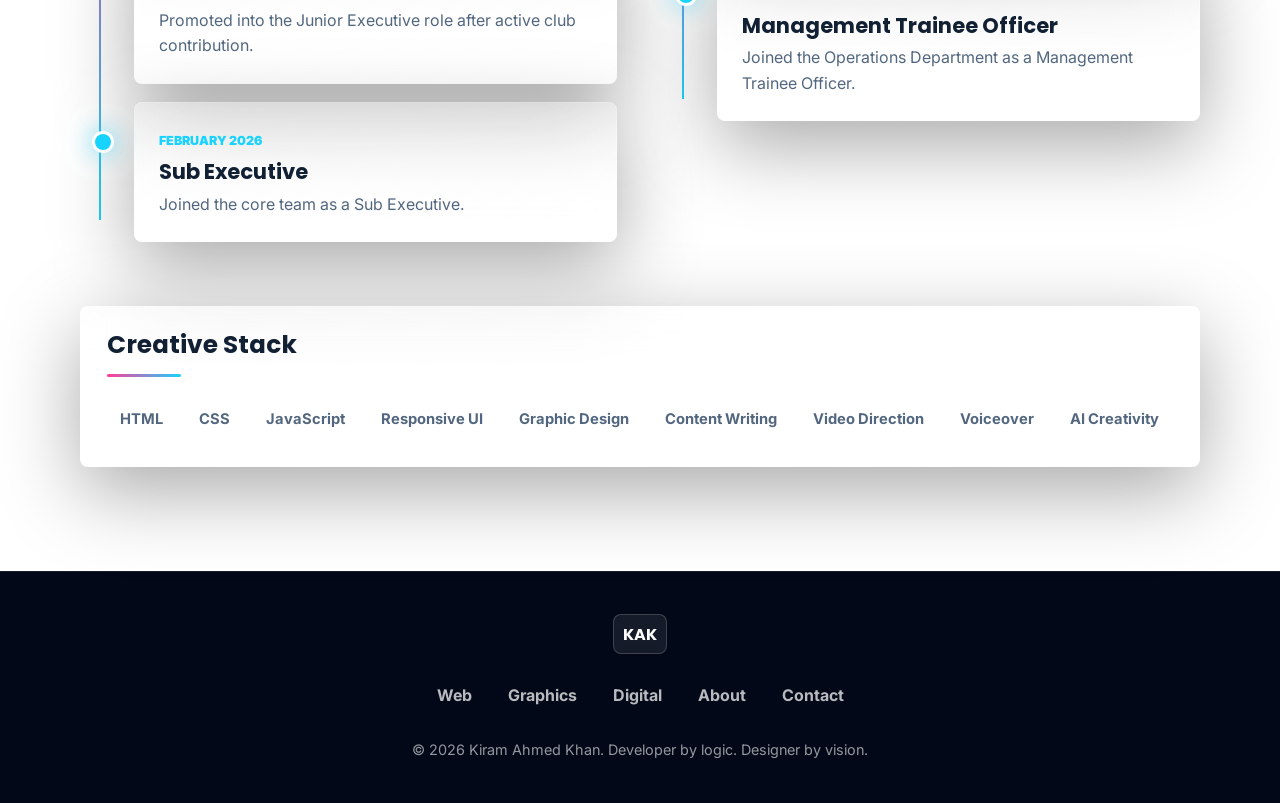
==== commit 5e58401e: "Updated" ====
--- a/about.html
+++ b/about.html
@@ -46,24 +46,74 @@
           <p>Front-End Web Developer, Creative Designer, and Digital Builder from Bangladesh. I work across clean web interfaces, visual identity, campaign graphics, and AI-assisted creative production.</p>
           <div class="profile-tags" aria-label="Profile highlights">
             <span><i data-lucide="map-pin"></i>Dhaka, Bangladesh</span>
-            <span><i data-lucide="graduation-cap"></i>AUST Textile Engineering</span>
-            <span><i data-lucide="badge-check"></i>AUST IDC 24-02-004</span>
+            <span><i data-lucide="graduation-cap"></i>Textile Engineering at <a href="https://www.aust.edu/" target="_blank" rel="noreferrer">AUST</a></span>
+            <span><i data-lucide="code-2"></i>Front-End Developer</span>
+            <span><i data-lucide="palette"></i>Canva Designer</span>
+            <span><i data-lucide="clapperboard"></i>Promotional Video Producer</span>
+            <span><i data-lucide="mic-2"></i>Voice Artist</span>
+            <span><i data-lucide="pen-line"></i>Content Creator</span>
           </div>
         </div>
       </div>
     </section>
 
     <section class="profile-details section-pad">
-      <div class="content-wrap split-wrap">
+      <div class="content-wrap profile-stack">
         <div class="profile-panel reveal-up">
           <div class="section-label">Education</div>
           <div class="info-list">
             <div class="info-row">
               <i data-lucide="landmark"></i>
               <div>
-                <h2>Ahsanullah University of Science &amp; Technology</h2>
-                <p>Department of Textile Engineering. AUST IDC general member, ID 24-02-004, Fall 2024 session.</p>
+                <h2>B.Sc. <span class="status-tag">current</span> | Ahsanullah University of Science &amp; Technology</h2>
+                <p>Field of study: Textile Engineering.</p>
               </div>
+            </div>
+            <div class="info-row">
+              <i data-lucide="school"></i>
+              <div>
+                <h2>HSC <span class="status-tag graduated">graduated</span> | Dhaka College</h2>
+                <p>Science background.</p>
+              </div>
+            </div>
+          </div>
+        </div>
+
+        <div class="journey-grid">
+          <div class="journey-block">
+            <div class="section-label reveal-up">AUST IDC Journey</div>
+            <div class="timeline">
+              <article class="timeline-item reveal-up">
+                <time>June 2025</time>
+                <h2>Batch Ambassador</h2>
+                <p>Joined AUST Innovation &amp; Design Club as a Batch Ambassador.</p>
+              </article>
+              <article class="timeline-item reveal-up">
+                <time>December 2025</time>
+                <h2>Junior Executive</h2>
+                <p>Promoted into the Junior Executive role after active club contribution.</p>
+              </article>
+              <article class="timeline-item reveal-up">
+                <time>February 2026</time>
+                <h2>Sub Executive</h2>
+                <p>Joined the core team as a Sub Executive.</p>
+              </article>
+            </div>
+          </div>
+
+          <div class="journey-block">
+            <div class="section-label reveal-up">AATCC AUST Student Chapter Journey</div>
+            <div class="timeline">
+              <article class="timeline-item reveal-up">
+                <time>September 2025</time>
+                <h2>Unofficial Web Developer</h2>
+                <p>Started contributing to the AATCC AUST Student Chapter as an unofficial web developer.</p>
+              </article>
+              <article class="timeline-item reveal-up">
+                <time>December 2025</time>
+                <h2>Management Trainee Officer</h2>
+                <p>Joined the Operations Department as a Management Trainee Officer.</p>
+              </article>
             </div>
           </div>
         </div>
@@ -76,32 +126,11 @@
             <span>JavaScript</span>
             <span>Responsive UI</span>
             <span>Graphic Design</span>
-            <span>Brand Systems</span>
+            <span>Content Writing</span>
             <span>Video Direction</span>
             <span>Voiceover</span>
             <span>AI Creativity</span>
           </div>
-        </div>
-      </div>
-
-      <div class="content-wrap">
-        <div class="section-label reveal-up">AUST IDC Journey</div>
-        <div class="timeline">
-          <article class="timeline-item reveal-up">
-            <time>June 2025</time>
-            <h2>Batch Ambassador</h2>
-            <p>Joined AUST Innovation &amp; Design Club as a Batch Ambassador.</p>
-          </article>
-          <article class="timeline-item reveal-up">
-            <time>December 2025</time>
-            <h2>Junior Executive</h2>
-            <p>Promoted into the Junior Executive role after active club contribution.</p>
-          </article>
-          <article class="timeline-item reveal-up">
-            <time>February 2026</time>
-            <h2>Sub Executive</h2>
-            <p>Joined the core team as a Sub Executive.</p>
-          </article>
         </div>
       </div>
     </section>
--- a/style.css
+++ b/style.css
@@ -1,13 +1,13 @@
 :root {
-  --bg: #050507;
-  --bg-2: #0c0c10;
+  --bg: #ffffff;
+  --bg-2: #b7e4f7;
   --panel: rgba(255, 255, 255, 0.07);
   --panel-strong: rgba(255, 255, 255, 0.12);
   --line: rgba(255, 255, 255, 0.18);
   --line-soft: rgba(255, 255, 255, 0.09);
-  --text: #f7f7fb;
-  --muted: #b5b4c3;
-  --dim: #777684;
+  --text: #112033;
+  --muted: #52677f;
+  --dim: #6f8398;
   --violet: #8b5cf6;
   --deep-violet: #3b0764;
   --pink: #ff3d9a;
@@ -32,8 +32,8 @@
   margin: 0;
   color: var(--text);
   background:
-    linear-gradient(180deg, rgba(255, 61, 154, 0.05), transparent 28rem),
-    radial-gradient(120% 80% at 50% 0%, rgba(25, 211, 255, 0.08), transparent 46%),
+    linear-gradient(180deg, rgba(255, 255, 255, 0.38), transparent 28rem),
+    radial-gradient(120% 80% at 50% 0%, rgba(255, 255, 255, 0.42), transparent 46%),
     var(--bg);
   font-family: var(--font-main);
   font-size: 16px;
@@ -201,6 +201,7 @@
   pointer-events: none;
   border-radius: 50%;
   transform: translate(-50%, -50%);
+  mix-blend-mode: difference;
 }
 
 .cursor-dot {
@@ -219,8 +220,8 @@
 .cursor-ring.is-hovering {
   width: 58px;
   height: 58px;
-  border-color: rgba(25, 211, 255, 0.86);
-  background: rgba(255, 255, 255, 0.08);
+  border-color: #ffffff;
+  background: rgba(255, 255, 255, 0.14);
 }
 
 @media (pointer: coarse) {
@@ -348,13 +349,14 @@
   left: max(22px, calc((100vw - 1180px) / 2));
 }
 
-.hero-identity h1 {
+.hero-identity h4 {
   margin: 0;
   font-family: var(--font-main);
-  font-size: 1rem;
+  font-size: 1.85rem;
   font-weight: 700;
   line-height: 1.25;
   letter-spacing: 0;
+  color: #ffffff;
 }
 
 .hero-identity p {
@@ -433,7 +435,7 @@
   border-radius: 999px;
   padding: 0 38px;
   background: #ffffff;
-  color: #08080a;
+  color: #006fd6;
   font-weight: 800;
   letter-spacing: 0;
   box-shadow: 0 18px 44px rgba(0, 0, 0, 0.28);
@@ -521,15 +523,17 @@
   justify-content: center;
   gap: 10px;
   overflow: hidden;
-  border: 1px solid var(--line);
+  border: 1px solid rgba(0, 111, 214, 0.32);
   border-radius: 999px;
   padding: 0 22px;
   background:
-    linear-gradient(120deg, rgba(255, 255, 255, 0.13), rgba(255, 255, 255, 0.045)),
-    rgba(255, 255, 255, 0.06);
-  color: #ffffff;
+    linear-gradient(120deg, rgba(255, 255, 255, 0.74), rgba(180, 221, 255, 0.34)),
+    rgba(0, 111, 214, 0.12);
+  color: #006fd6;
   font-weight: 700;
-  box-shadow: inset 0 1px 0 rgba(255, 255, 255, 0.18);
+  box-shadow:
+    0 12px 34px rgba(0, 74, 143, 0.16),
+    inset 0 1px 0 rgba(255, 255, 255, 0.68);
   backdrop-filter: blur(16px);
   transition: transform 180ms ease, border-color 180ms ease, background 180ms ease;
 }
@@ -547,8 +551,13 @@
 .liquid-button:hover,
 .liquid-button:focus-visible {
   transform: translateY(-3px);
-  border-color: rgba(25, 211, 255, 0.46);
-  background: rgba(255, 255, 255, 0.11);
+  border-color: rgba(0, 111, 214, 0.58);
+  background:
+    linear-gradient(120deg, rgba(255, 255, 255, 0.88), rgba(142, 207, 255, 0.5)),
+    rgba(0, 111, 214, 0.18);
+  box-shadow:
+    0 16px 42px rgba(0, 74, 143, 0.24),
+    inset 0 1px 0 rgba(255, 255, 255, 0.82);
 }
 
 .liquid-button:hover::before,
@@ -568,11 +577,24 @@
 .project-portal {
   position: relative;
   overflow: hidden;
-  padding: 108px max(20px, calc((100vw - 1120px) / 2));
+  padding: 78px max(20px, calc((100vw - 1120px) / 2));
   background:
-    linear-gradient(115deg, rgba(59, 7, 100, 0.96), rgba(139, 92, 246, 0.9), rgba(255, 61, 154, 0.85), rgba(25, 211, 255, 0.82));
+    linear-gradient(115deg, #16002c, #31006f, #7a004f, #003f68);
   background-size: 260% 260%;
   animation: fieldShift 12000ms ease-in-out infinite;
+}
+
+.project-heading {
+  position: relative;
+  z-index: 1;
+  margin: 0 0 34px;
+  color: #ffffff;
+  font-family: var(--font-display);
+  font-size: 3rem;
+  font-weight: 700;
+  line-height: 1;
+  text-align: center;
+  text-shadow: 0 16px 44px rgba(0, 0, 0, 0.34);
 }
 
 .project-portal::after,
@@ -609,16 +631,20 @@
 
 .portal-card {
   display: grid;
-  min-height: 390px;
+  min-height: 330px;
   align-content: center;
   justify-items: center;
   gap: 18px;
-  border: 1px solid rgba(255, 255, 255, 0.28);
+  border: 1px solid rgba(0, 111, 214, 0.38);
   border-radius: 8px;
   padding: 34px;
-  background: rgba(255, 255, 255, 0.12);
+  background:
+    linear-gradient(135deg, rgba(255, 255, 255, 0.78), rgba(178, 221, 255, 0.36)),
+    rgba(0, 111, 214, 0.14);
   text-align: center;
-  box-shadow: var(--shadow);
+  box-shadow:
+    0 24px 70px rgba(0, 34, 82, 0.28),
+    inset 0 1px 0 rgba(255, 255, 255, 0.74);
   backdrop-filter: blur(20px);
   transition: transform 220ms ease, background 220ms ease, border-color 220ms ease;
 }
@@ -626,17 +652,23 @@
 .portal-card:hover,
 .portal-card:focus-visible {
   transform: translateY(-8px);
-  border-color: rgba(255, 255, 255, 0.55);
-  background: rgba(255, 255, 255, 0.18);
+  border-color: rgba(0, 111, 214, 0.68);
+  background:
+    linear-gradient(135deg, rgba(255, 255, 255, 0.92), rgba(126, 200, 255, 0.56)),
+    rgba(0, 111, 214, 0.22);
+  box-shadow:
+    0 28px 84px rgba(0, 34, 82, 0.36),
+    inset 0 1px 0 rgba(255, 255, 255, 0.86);
 }
 
 .portal-card svg {
   width: 52px;
   height: 52px;
-  color: #ffffff;
+  color: #006fd6;
 }
 
 .portal-card span {
+  color: #063a70;
   font-family: var(--font-display);
   font-size: 1.5rem;
   font-weight: 700;
@@ -645,7 +677,7 @@
 
 .portal-card small {
   max-width: 260px;
-  color: rgba(255, 255, 255, 0.78);
+  color: #315978;
   font-size: 0.94rem;
 }
 
@@ -667,7 +699,7 @@
 
 .site-footer {
   border-top: 1px solid var(--line-soft);
-  background: rgba(255, 255, 255, 0.025);
+  background: #020817;
   padding: 42px 20px;
 }
 
@@ -690,7 +722,7 @@
 .footer-inner nav a {
   border-radius: 999px;
   padding: 7px 14px;
-  color: var(--muted);
+  color: rgba(255, 255, 255, 0.72);
   font-weight: 700;
   transition: color 180ms ease, background 180ms ease;
 }
@@ -703,7 +735,7 @@
 
 .footer-inner p {
   margin: 0;
-  color: var(--dim);
+  color: rgba(255, 255, 255, 0.58);
   font-size: 0.9rem;
 }
 
@@ -1021,6 +1053,12 @@
   backdrop-filter: blur(16px);
 }
 
+.profile-tags a {
+  color: #ffffff;
+  text-decoration: underline;
+  text-underline-offset: 3px;
+}
+
 .profile-tags svg {
   width: 16px;
   height: 16px;
@@ -1031,6 +1069,22 @@
   grid-template-columns: 1fr 1fr;
   gap: 24px;
   margin-bottom: 76px;
+}
+
+.profile-stack {
+  display: grid;
+  gap: 64px;
+}
+
+.journey-grid {
+  display: grid;
+  grid-template-columns: repeat(2, minmax(0, 1fr));
+  gap: 46px;
+  align-items: start;
+}
+
+.journey-block {
+  min-width: 0;
 }
 
 .profile-panel,
@@ -1073,6 +1127,27 @@
   margin: 0 0 8px;
   font-size: 1.08rem;
   line-height: 1.25;
+}
+
+.status-tag {
+  display: inline-flex;
+  margin: 0 4px;
+  border: 1px solid rgba(25, 211, 255, 0.34);
+  border-radius: 999px;
+  padding: 2px 8px;
+  background: rgba(25, 211, 255, 0.13);
+  color: var(--cyan);
+  font-size: 0.7rem;
+  font-weight: 900;
+  line-height: 1.2;
+  text-transform: uppercase;
+  vertical-align: middle;
+}
+
+.status-tag.graduated {
+  border-color: rgba(139, 92, 246, 0.34);
+  background: rgba(139, 92, 246, 0.13);
+  color: var(--violet);
 }
 
 .info-row p {
@@ -1236,8 +1311,7 @@
   }
 
   .about-portrait {
-    justify-self: start;
-    width: min(100%, 320px);
+    display: none;
   }
 
   .portal-flow {
@@ -1249,8 +1323,13 @@
 
   .portal-card {
     flex: 0 0 min(82vw, 360px);
-    min-height: 340px;
+    min-height: 310px;
     scroll-snap-align: center;
+  }
+
+  .journey-grid {
+    grid-template-columns: 1fr;
+    gap: 58px;
   }
 
   .work-grid,
@@ -1327,8 +1406,12 @@
   }
 
   .project-portal {
-    padding-top: 82px;
-    padding-bottom: 82px;
+    padding-top: 68px;
+    padding-bottom: 68px;
+  }
+
+  .project-heading {
+    font-size: 2.35rem;
   }
 
   .page-title-glass h1,
@@ -1359,6 +1442,7 @@
     width: 100%;
   }
 
+
   .timeline::before {
     left: 11px;
   }
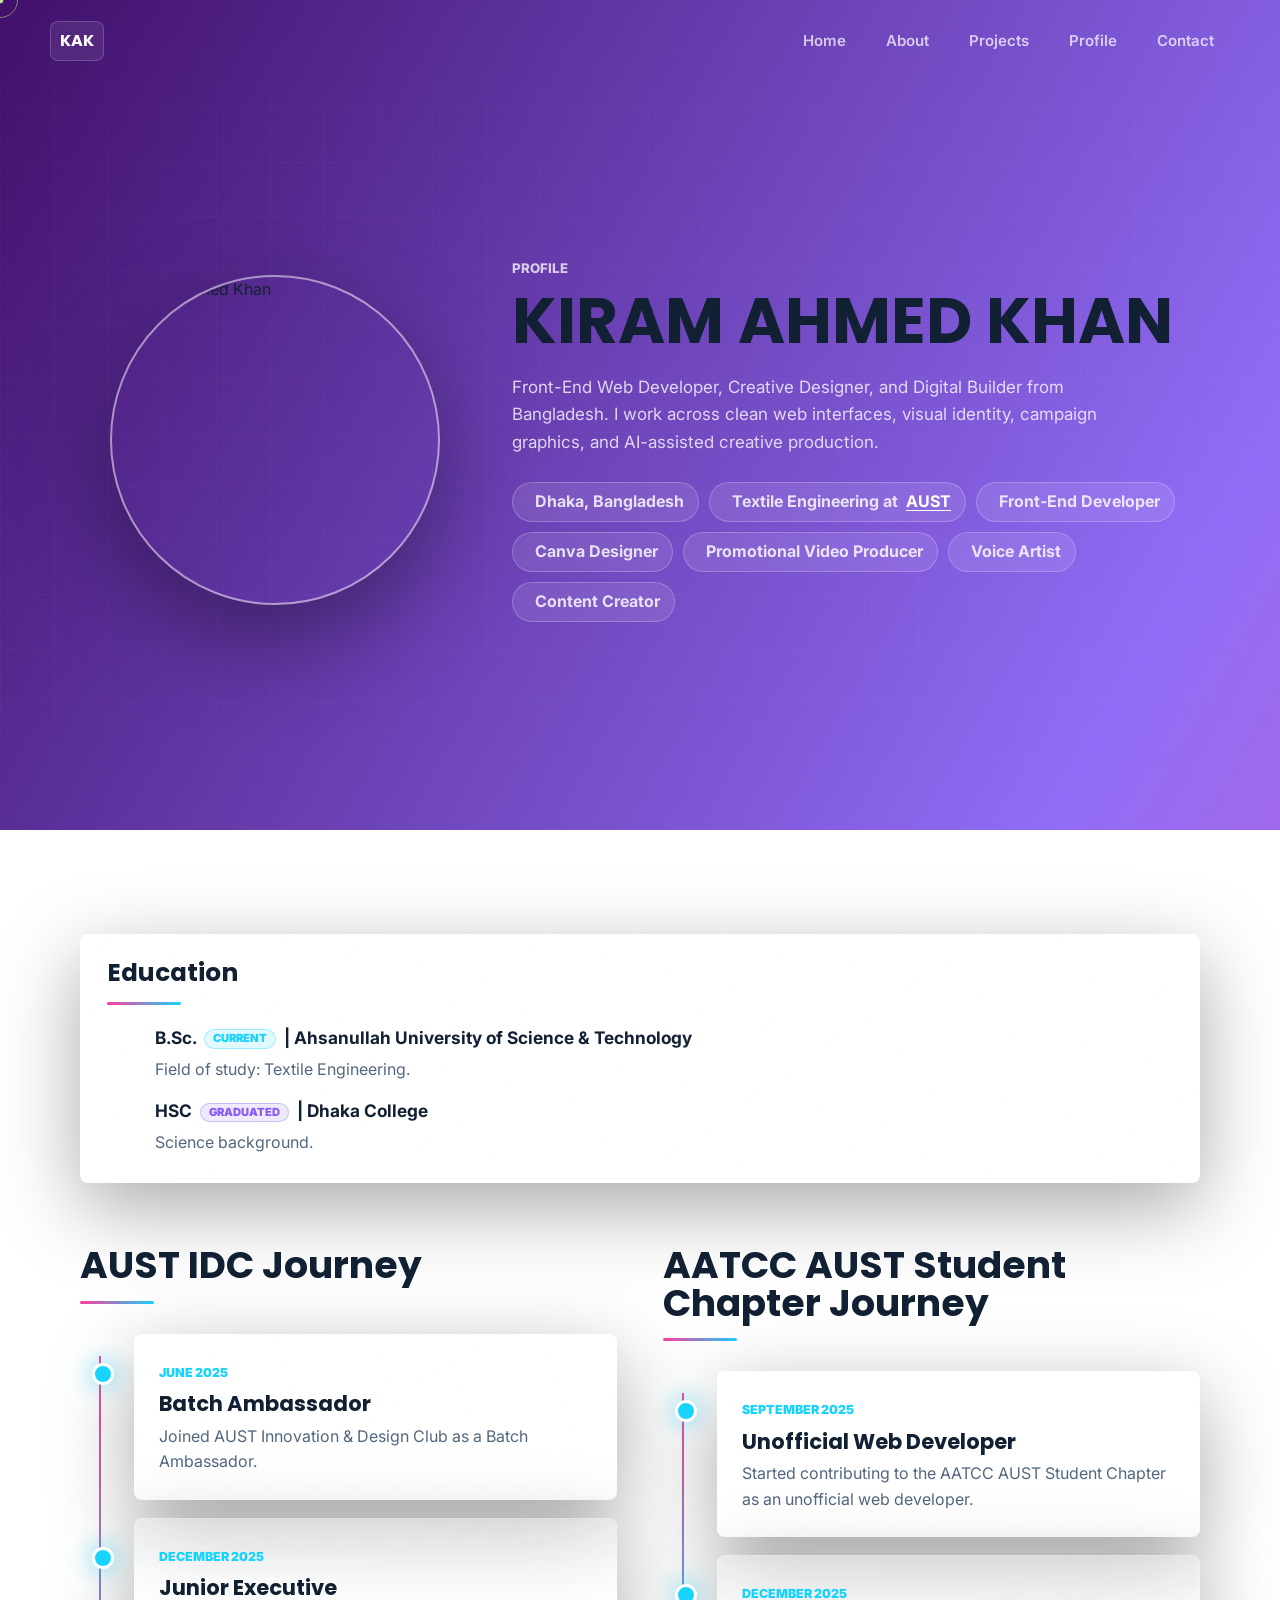
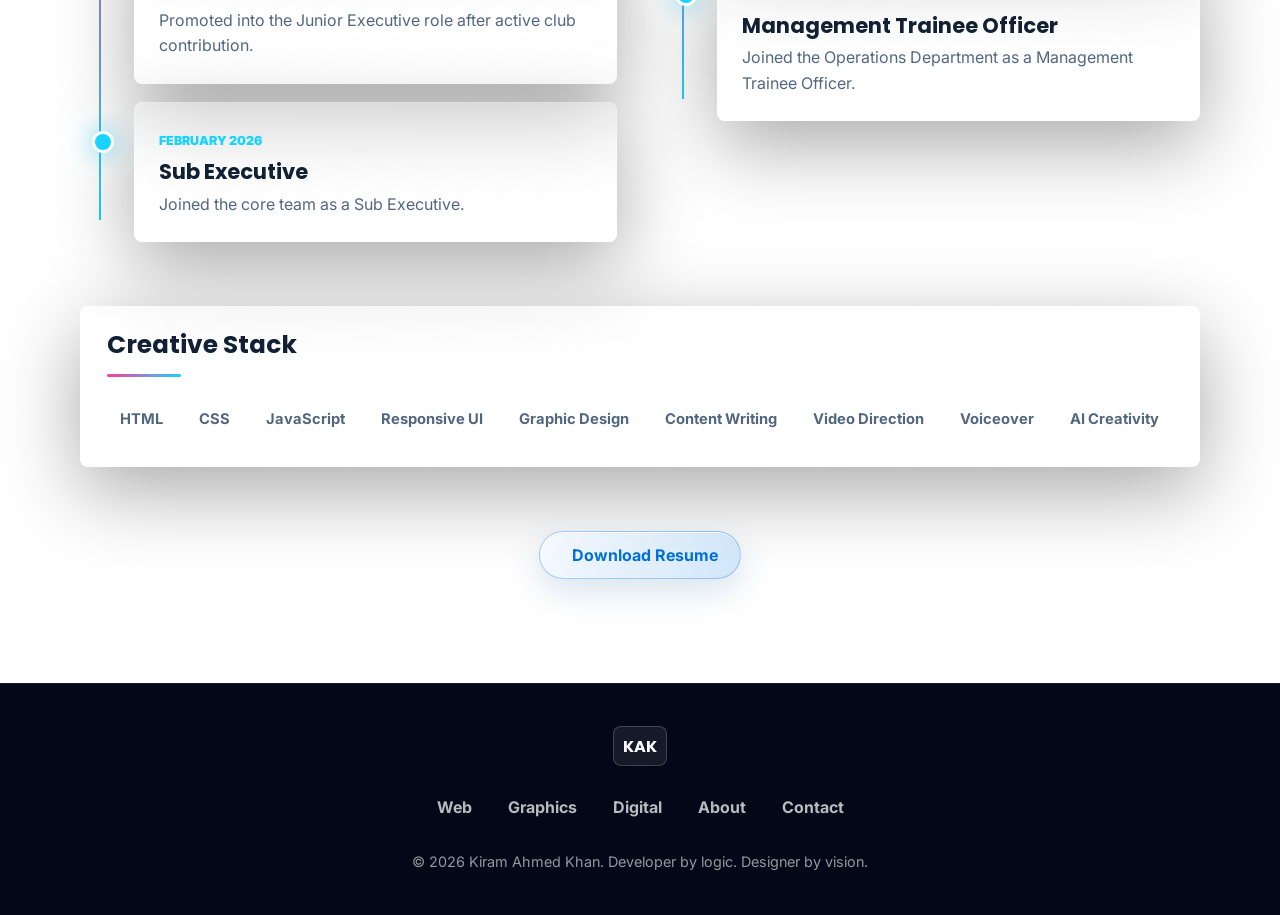
==== commit 1e545cc2: "Resume download, contact page Automatic resume download option added. Also, missing icons in cthe on" ====
--- a/about.html
+++ b/about.html
@@ -38,7 +38,7 @@
     <section class="profile-hero animated-field">
       <div class="profile-layout">
         <figure class="profile-image reveal-up">
-          <img src="https://i.imgur.com/lMML9rz.jpeg" alt="Kiram Ahmed Khan">
+          <img src="https://i0.wp.com/austidc.org/wp-content/uploads/2026/04/IMG_7886-1-scaled.jpg?resize=1536%2C1536&ssl=1" alt="Kiram Ahmed Khan">
         </figure>
         <div class="profile-copy reveal-up">
           <p class="eyebrow">Profile</p>
@@ -132,6 +132,13 @@
             <span>AI Creativity</span>
           </div>
         </div>
+
+        <div class="cta-actions">
+          <a class="liquid-button magnetic" href="assets/resume.pdf" download="KIRAM AHMED KHAN.pdf">
+            <i data-lucide="download"></i>
+            <span>Download Resume</span>
+          </a>
+        </div>
       </div>
     </section>
   </main>
--- a/style.css
+++ b/style.css
@@ -341,6 +341,13 @@
   background:
     linear-gradient(180deg, rgba(5, 5, 7, 0.78), rgba(5, 5, 7, 0.12) 46%, rgba(5, 5, 7, 0.88)),
     linear-gradient(90deg, rgba(5, 5, 7, 0.6), transparent 40%, rgba(5, 5, 7, 0.35));
+}
+
+.hero-resume-link {
+  position: fixed;
+  top: 18px;
+  right: 18px;
+  z-index: 8605;
 }
 
 .hero-identity {
@@ -994,9 +1001,15 @@
   background: rgba(255, 255, 255, 0.15);
 }
 
-.contact-row svg {
+.contact-row svg,
+.contact-row img {
   width: 24px;
   height: 24px;
+}
+
+.contact-row .facebook-icon,
+.contact-row .instagram-icon {
+  filter: grayscale(1) contrast(0) brightness(0);
 }
 
 .contact-row span {
